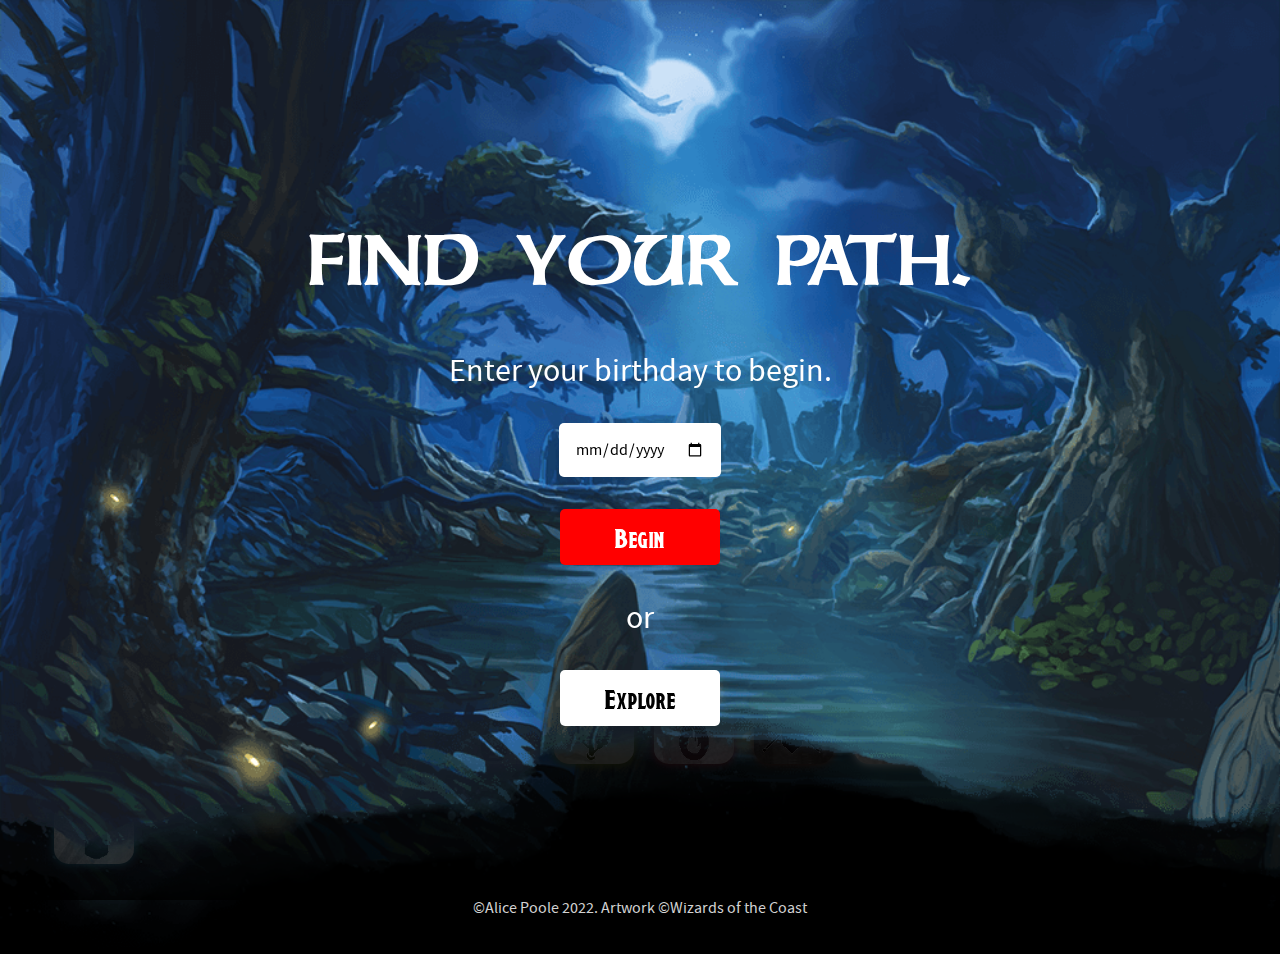
==== html/zodiac.html @ c2fdd942 "🚚 Rename files." ====
<!DOCTYPE html>
<html lang="en">
<head>
  <meta charset="UTF-8">
  <meta http-equiv="X-UA-Compatible" content="IE=edge">
  <meta name="viewport" content="width=device-width, initial-scale=1.0">
  <title>Adventurer Zodiac - Alice Poole</title>
  <link rel="stylesheet" href="../css/zodiac.css" />
</head>
<body class="blackScreen" onload="fadeIn();">
  <div id="wrapper">
    <div id="modal" class="modal">
      <div class="modal-body">
        <div class="modal-content">
          <h1 class="heading">Find your path.</h1>
          <p class="prompt">Enter your birthday to begin.</p>
          <p><input id="bday" type="date"></p>
          <p><button id="userSubmit" class="toggle-modal clickable primary">Begin</button></p>
          <p class="prompt">or</p>
          <button id="btn-modal-close" class="toggle-modal clickable secondary">Explore</button>
        </div>
      </div>
      <div class="blanket"></div>
    </div>
    <div id="middle">
        <img id="character" class="slide" src="../img/char/blank.png" alt="blank"/>
        <div id="info">
            <h1 class="heading" id="heading">Explore</h1>
            <p class="description" id="description">Choose a rune below.</p>
            <button id="btn-modal-open" class="toggle-modal clickable secondary">Start Over</button>
        </div>
    </div>
    <div id="buttons">
      <button class="cButton soundtrack" id="Aqu" data-choice="wizard"></button>
      <button class="cButton soundtrack" id="Pis" data-choice="warlock"></button>
      <button class="cButton soundtrack" id="Ari" data-choice="barbarian"></button>
      <button class="cButton soundtrack" id="Tau" data-choice="paladin"></button>
      <button class="cButton soundtrack" id="Gem" data-choice="bard"></button>
      <button class="cButton soundtrack" id="Can" data-choice="druid"></button>
      <button class="cButton soundtrack" id="Leo" data-choice="sorcerer"></button>
      <button class="cButton soundtrack" id="Vir" data-choice="fighter"></button>
      <button class="cButton soundtrack" id="Lib" data-choice="cleric"></button>
      <button class="cButton soundtrack" id="Sco" data-choice="rogue"></button>
      <button class="cButton soundtrack" id="Sag" data-choice="ranger"></button>
      <button class="cButton soundtrack" id="Cap" data-choice="monk"></button>
    </div>
    <div id="footer">
      &copy;Alice Poole 2022. Artwork &copy;Wizards of the Coast
    </div>
  </div>
  <audio id="speakers"></audio>
  <script src="../js/zodiac.js"></script>
</body>
</html>
---- css/zodiac.css ----
/*font files*/
@font-face {
    font-family: 'Dalelands';
    src: url('../fonts/dalelands.woff2') format('woff2')
}
@font-face {
    font-family: 'Draconis';
    src: url('../fonts/draconis.woff2') format('woff2')
}
@font-face {
    font-family: 'NorseBold';
    src: url('../fonts/norse-bold.woff2') format('woff2')
}
@font-face {
    font-family: 'Roboto';
    src: url('../fonts/roboto.woff2') format('woff2')
}
@font-face {
    font-family: 'SourceSansPro';
    src: url('../fonts/sourcesanspro.woff2') format('woff2')
}
@font-face {
    font-family: 'Vecna';
    src: url('../fonts/vecna.woff2') format('woff2')
}

/*font implementations*/
h1{
    font-family: 'Dalelands','Times New Roman', serif;
    font-size: 4.5rem;
    text-align: center;
    color: white;
}
h2 {
    font-family: 'Vecna', Georgia, serif;
    font-size: 2rem;
    text-align: center;
}
h3 {
    font-family: 'Draconis', Garamond, serif;
    font-size: 1.75rem;
    padding: 1rem;
    text-align: center;
}

p {
    font-family: 'SourceSansPro', 'Roboto', sans-serif;
    font-size: 2rem;
	font-weight: 300;

}

@keyframes shake {
    0%   {transform: scale(1) rotate(0deg);}
    50%  {transform: scale(1.1) rotate(-10deg);}
    100% {transform: scale(1.3) rotate(10deg);}
  }

@keyframes bump {
    0% {transform: scale(1);}
    100% {transform: scale(1.1);}
}

@keyframes slideIn {
    0% {transform: translateX(-50px);
        opacity: 0;}
    100% {transform: translateX(50px);
        opacity: 1;}
}

body {
    margin: 20px;
    background: #000;
    opacity: 1;
    transition: opacity 3s;
    background-image: url('../img/back/background.png');
    background-size: cover;
}

body.blackScreen {
    opacity: 0;
    transition: none;
}

#bday {
    padding: 1rem;
    font-family: 'SourceSansPro', 'Roboto', sans-serif;
    font-size: 1rem;
	font-weight: 300;
    border: none;
    border-radius: 5px;
}

#wrapper {
    margin: 0 auto;
    padding: 1rem;
    max-width: 1280px;
    min-width: 360px;
    background-color: transparent;
    margin: .5rem auto;
    align-self: center;
}

#middle {
    display: flex;
    justify-content: space-between;
	align-items: center;
    flex-flow: row wrap;
}

#character {
    object-fit: contain;
    width: 40vw;
    height: 70vh;
    min-width: 400px;
    object-position: center top;
    background-color: transparent;
    align-self: center;
    filter: brightness(.8);
}

#slide {
    animation: slideIn ease-in 1s forwards;
}

#info {
    display: flex;
    justify-content: flex-start;
    align-items: center;
    flex-flow: column nowrap;
}

.prompt {
    color: white;
}

.clickable {
    font-family: 'Draconis', Garamond, serif;
    font-size: 1.75rem;
    padding: 0.75rem 1rem;
    text-align: center;
    border: none;
    border-radius: 5px;
    width: 10rem;
}

.clickable:hover {
    filter: drop-shadow(0px 0px 10px gold);
    animation: bump ease-in .1s forwards;
}

.primary {
    background-color: red;
    color: white;
}

.secondary {
    background-color: white;
    color: black;
}

#description {
    background-color: rgba(0, 0, 0, 0.2);
    color: white;
    backdrop-filter: blur(5px);
    padding: 2rem;
    width: 30vw;
    min-width: 300px;
    max-width: 80vw;
    min-height: 6rem;
}

.heading {
    text-transform: uppercase;
    max-width: 100%;
    align-self: center;
}

.modal {
	height: 100vh;
	width: 100vw;

	position: fixed;
	top: 0;
	left: 0;
	z-index: 99;

	display: flex;
	justify-content: center;
	align-items: center;
	flex-direction: column;
}

.modal .blanket {
	background-color: rgba(0, 0, 0, .8);

	height: 100%;
	width: 100%;
    margin: 0;
    background-image: url('../img/back/background.png');
    background-size: cover;

	position: fixed;
	top: 0;
	left: 0;
	z-index: 100;
}

.modal-body {
	position: relative;
	z-index: 101;

	padding: 3rem;
	display: flex;
	justify-content: center;
	align-items: center;
	flex-direction: column;
	text-align: center;
}

[hidden] {
	display: none !important;
}

#buttons {
    background-color: transparent;
    display: flex;
    flex-flow: row wrap;
    justify-content: flex-start;
    align-self: center;
    margin: auto;
    max-width: 1200px;
    padding: .5rem;
}

.cButton {
    margin: 10px;
    height: 80px;
    width: 80px;
    border: 0;
    justify-self: center;
    background-color: transparent;
    background-image: url('../img/sym/barbarian.jpg');
    background-size: cover;
    cursor: pointer;
    border-radius: 15px;
}

.cButton:hover {
    animation: shake ease-in .15s forwards;
}

#Aqu {
    background-image: url('../img/sym/wizard.png');
    background-color: #0a2a61;
    filter: contrast(1.25) saturate(.75) drop-shadow(0px 0px 5px #1c6fff);
}

#Aqu:hover {
    background-color: #1c6fff;
    filter: brightness(1.5) drop-shadow(0px 0px 10px #1c6fff);
}

#Pis {
    background-image: url('../img/sym/warlock.png');
    background-color: #40285c;
    filter: contrast(1.25) saturate(.75) drop-shadow(0px 0px 5px #8e2aff);
}

#Pis:hover {
    background-color: #8e2aff;
    filter: brightness(1.5) drop-shadow(0px 0px 10px #8e2aff);
}

#Ari {
    background-image: url('../img/sym/barbarian.png');
    background-color: #812f19;
    filter: contrast(1.25) saturate(.75) drop-shadow(0px 0px 5px #fc5c30);
}

#Ari:hover {
    background-color: #fc5c30;
    filter: brightness(1.5) drop-shadow(0px 0px 10px #fc5c30);
}

#Tau {
    background-image: url('../img/sym/paladin.png');
    background-color: #58491c;
    filter: contrast(1.25) saturate(.75) drop-shadow(0px 0px 5px #cfa117);
}

#Tau:hover {
    background-color: #cfa117;
    filter: brightness(1.5) drop-shadow(0px 0px 10px #cfa117);
}

#Gem {
    background-image: url('../img/sym/bard.png');
    background-color: #473447;
    filter: contrast(1.25) saturate(.75) drop-shadow(0px 0px 5px #d46dd4);
}

#Gem:hover {
    background-color: #d46dd4;
    filter: brightness(1.5) drop-shadow(0px 0px 10px #d46dd4);
}

#Can {
    background-image: url('../img/sym/druid.png');
    background-color: #404621;
    filter: contrast(1.25) saturate(.75) drop-shadow(0px 0px 5px #6e7e22);
}

#Can:hover {
    background-color: #6e7e22;
    filter: brightness(1.5) drop-shadow(0px 0px 10px #6e7e22);
}

#Leo {
    background-image: url('../img/sym/sorcerer.png');
    background-color: #492022;
    filter: contrast(1.25) saturate(.75) drop-shadow(0px 0px 5px #9b1c22);
}

#Leo:hover {
    background-color: #9b1c22;
    filter: brightness(1.5) drop-shadow(0px 0px 10px #9b1c22);
}

#Vir {
    background-image: url('../img/sym/fighter.png');
    background-color: #251009;
    filter: contrast(1.25) saturate(.75) drop-shadow(0px 0px 5px #772a10);
}

#Vir:hover {
    background-color: #772a10;
    filter: brightness(1.5) drop-shadow(0px 0px 10px #772a10);
}

#Lib {
    background-image: url('../img/sym/cleric.png');
    background-color: rgb(80, 80, 80);
    filter: contrast(1.25) saturate(.75) drop-shadow(0px 0px 5px #fff);
}

#Lib:hover {
    background-color: #fff;
    filter: brightness(1.5) drop-shadow(0px 0px 10px #fff);
}

#Sco {
    background-image: url('../img/sym/rogue.png');
    background-color: #21221f;
    filter: contrast(1.25) saturate(.75) drop-shadow(0px 0px 5px #000);
}

#Sco:hover {
    background-color: #000;
    filter: brightness(1.5) drop-shadow(0px 0px 10px #000);
}

#Sag {
    background-image: url('../img/sym/ranger.png');
    background-color: #1f3528;
    filter: contrast(1.25) saturate(.75) drop-shadow(0px 0px 5px #277244);
}

#Sag:hover {
    background-color: #277244;
    filter: brightness(1.5) drop-shadow(0px 0px 10px #277244);
}

#Cap {
    background-image: url('../img/sym/monk.png');
    background-color: #103746;
    filter: contrast(1.25) saturate(.75) drop-shadow(0px 0px 5px #2f97be);
}

#Cap:hover {
    background-color: #2f97be;
    filter: brightness(1.5) drop-shadow(0px 0px 10px #2f97be);
}

#footer {
    color: lightgray;
    justify-self: center;
    display: flex;
    font-family: 'SourceSansPro', 'Roboto', sans-serif;
    font-size: 1rem;
	font-weight: 300;
    padding: 1rem .5rem 0;
    justify-content: center;
}
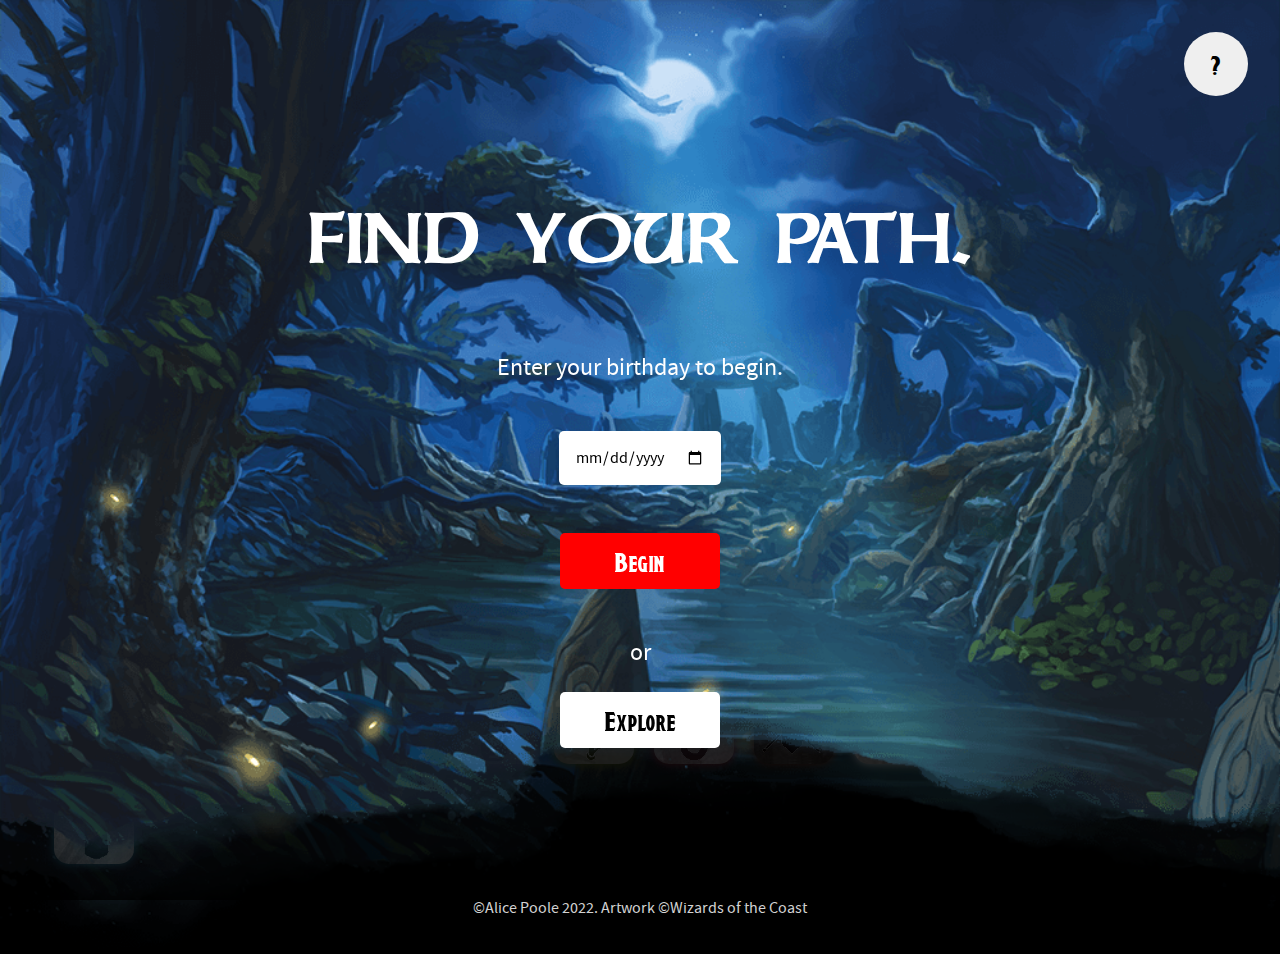
==== commit 9694424e: "🎨 Organize code." ====
--- a/html/zodiac.html
+++ b/html/zodiac.html
@@ -11,23 +11,39 @@
   <div id="wrapper">
     <div id="modal" class="modal">
       <div class="modal-body">
-        <div class="modal-content">
           <h1 class="heading">Find your path.</h1>
           <p class="prompt">Enter your birthday to begin.</p>
           <p><input id="bday" type="date"></p>
-          <p><button id="userSubmit" class="toggle-modal clickable primary">Begin</button></p>
+          <p><button id="userSubmit" class="toggle-modal rectButton primary">Begin</button></p>
           <p class="prompt">or</p>
-          <button id="btn-modal-close" class="toggle-modal clickable secondary">Explore</button>
-        </div>
+          <button id="btn-modal-close" class="toggle-modal rectButton secondary">Explore</button>
       </div>
       <div class="blanket"></div>
     </div>
+    <div id="help" class="modal" hidden="true">
+      <div class="modal-body">
+          <h1 class="heading">What is this?</h1>
+          <p class="description" id="helpText">Match to a DUNGEONS & DRAGONS class based on the zodiac.<br>
+            <br>
+            Enter your birthday to be assigned a class.<br>
+            Press "Explore" to freely browse classes instead.<br>
+            Click the runes below to view different classes.<br>
+            <br>
+            Artwork modified from Wizards of the Coast.<br>
+            DUNGEONS & DRAGONS is property of Wizards of the Coast.<br>
+            Built by Alice Poole 2022.
+          </p>
+          <button id="btn-help-close" class="toggle-help rectButton secondary">Close</button>
+      </div>
+      <div class="blanket"></div>
+    </div>
+    <button id="btn-help-open" class="toggle-help">?</button>
     <div id="middle">
-        <img id="character" class="slide" src="../img/char/blank.png" alt="blank"/>
+        <img id="character" class="blackScreen" src="../img/char/blank.png" alt="blank"/>
         <div id="info">
             <h1 class="heading" id="heading">Explore</h1>
-            <p class="description" id="description">Choose a rune below.</p>
-            <button id="btn-modal-open" class="toggle-modal clickable secondary">Start Over</button>
+            <p id="description">Choose a rune below.</p>
+            <button id="btn-modal-open" class="toggle-modal rectButton secondary">Start Over</button>
         </div>
     </div>
     <div id="buttons">
--- a/css/zodiac.css
+++ b/css/zodiac.css
@@ -1,4 +1,4 @@
-/*font files*/
+/*Font files*/
 @font-face {
     font-family: 'Dalelands';
     src: url('../fonts/dalelands.woff2') format('woff2')
@@ -24,30 +24,25 @@
     src: url('../fonts/vecna.woff2') format('woff2')
 }
 
-/*font implementations*/
+/*Font implementations*/
 h1{
     font-family: 'Dalelands','Times New Roman', serif;
     font-size: 4.5rem;
     text-align: center;
     color: white;
 }
-h2 {
-    font-family: 'Vecna', Georgia, serif;
-    font-size: 2rem;
-    text-align: center;
-}
-h3 {
-    font-family: 'Draconis', Garamond, serif;
-    font-size: 1.75rem;
-    padding: 1rem;
-    text-align: center;
-}
 
 p {
     font-family: 'SourceSansPro', 'Roboto', sans-serif;
-    font-size: 2rem;
+    font-size: 1.5rem;
 	font-weight: 300;
 
+}
+
+/*Animations*/
+@keyframes bump {
+    0% {transform: scale(1);}
+    100% {transform: scale(1.1);}
 }
 
 @keyframes shake {
@@ -56,102 +51,345 @@
     100% {transform: scale(1.3) rotate(10deg);}
   }
 
-@keyframes bump {
-    0% {transform: scale(1);}
-    100% {transform: scale(1.1);}
-}
-
-@keyframes slideIn {
-    0% {transform: translateX(-50px);
-        opacity: 0;}
-    100% {transform: translateX(50px);
-        opacity: 1;}
-}
-
-body {
-    margin: 20px;
-    background: #000;
-    opacity: 1;
-    transition: opacity 3s;
-    background-image: url('../img/back/background.png');
-    background-size: cover;
-}
-
-body.blackScreen {
-    opacity: 0;
-    transition: none;
-}
-
+/*Zodiac button styles*/
+
+#Aqu {
+    background-color: #0a2a61;
+    background-image: url('../img/sym/wizard.png');
+    filter: contrast(1.25) saturate(.75) drop-shadow(0px 0px 5px #1c6fff);
+}
+
+#Aqu:hover {
+    background-color: #1c6fff;
+    filter: brightness(1.5) drop-shadow(0px 0px 10px #1c6fff);
+}
+
+#Pis {
+    background-color: #40285c;
+    background-image: url('../img/sym/warlock.png');
+    filter: contrast(1.25) saturate(.75) drop-shadow(0px 0px 5px #8e2aff);
+}
+
+#Pis:hover {
+    background-color: #8e2aff;
+    filter: brightness(1.5) drop-shadow(0px 0px 10px #8e2aff);
+}
+
+#Ari {
+    background-color: #812f19;
+    background-image: url('../img/sym/barbarian.png');
+    filter: contrast(1.25) saturate(.75) drop-shadow(0px 0px 5px #fc5c30);
+}
+
+#Ari:hover {
+    background-color: #fc5c30;
+    filter: brightness(1.5) drop-shadow(0px 0px 10px #fc5c30);
+}
+
+#Tau {
+    background-color: #58491c;
+    background-image: url('../img/sym/paladin.png');
+    filter: contrast(1.25) saturate(.75) drop-shadow(0px 0px 5px #cfa117);
+}
+
+#Tau:hover {
+    background-color: #cfa117;
+    filter: brightness(1.5) drop-shadow(0px 0px 10px #cfa117);
+}
+
+#Gem {
+    background-color: #473447;
+    background-image: url('../img/sym/bard.png');
+    filter: contrast(1.25) saturate(.75) drop-shadow(0px 0px 5px #d46dd4);
+}
+
+#Gem:hover {
+    background-color: #d46dd4;
+    filter: brightness(1.5) drop-shadow(0px 0px 10px #d46dd4);
+}
+
+#Can {
+    background-color: #404621;
+    background-image: url('../img/sym/druid.png');
+    filter: contrast(1.25) saturate(.75) drop-shadow(0px 0px 5px #6e7e22);
+}
+
+#Can:hover {
+    background-color: #6e7e22;
+    filter: brightness(1.5) drop-shadow(0px 0px 10px #6e7e22);
+}
+
+#Leo {
+    background-color: #492022;
+    background-image: url('../img/sym/sorcerer.png');
+    filter: contrast(1.25) saturate(.75) drop-shadow(0px 0px 5px #9b1c22);
+}
+
+#Leo:hover {
+    background-color: #9b1c22;
+    filter: brightness(1.5) drop-shadow(0px 0px 10px #9b1c22);
+}
+
+#Vir {
+    background-color: #251009;
+    background-image: url('../img/sym/fighter.png');
+    filter: contrast(1.25) saturate(.75) drop-shadow(0px 0px 5px #772a10);
+}
+
+#Vir:hover {
+    background-color: #772a10;
+    filter: brightness(1.5) drop-shadow(0px 0px 10px #772a10);
+}
+
+#Lib {
+    background-color: rgb(80, 80, 80);
+    background-image: url('../img/sym/cleric.png');
+    filter: contrast(1.25) saturate(.75) drop-shadow(0px 0px 5px #fff);
+}
+
+#Lib:hover {
+    background-color: #fff;
+    filter: brightness(1.5) drop-shadow(0px 0px 10px #fff);
+}
+
+#Sco {
+    background-color: #21221f;
+    background-image: url('../img/sym/rogue.png');
+    filter: contrast(1.25) saturate(.75) drop-shadow(0px 0px 5px #000);
+}
+
+#Sco:hover {
+    background-color: #000;
+    filter: brightness(1.5) drop-shadow(0px 0px 10px #000);
+}
+
+#Sag {
+    background-color: #1f3528;
+    background-image: url('../img/sym/ranger.png');
+    filter: contrast(1.25) saturate(.75) drop-shadow(0px 0px 5px #277244);
+}
+
+#Sag:hover {
+    background-color: #277244;
+    filter: brightness(1.5) drop-shadow(0px 0px 10px #277244);
+}
+
+#Cap {
+    background-color: #103746;
+    background-image: url('../img/sym/monk.png');
+    filter: contrast(1.25) saturate(.75) drop-shadow(0px 0px 5px #2f97be);
+}
+
+#Cap:hover {
+    background-color: #2f97be;
+    filter: brightness(1.5) drop-shadow(0px 0px 10px #2f97be);
+}
+
+/*Miscellaneous CSS styling*/
 #bday {
-    padding: 1rem;
+    border: none;
+    border-radius: 5px;
     font-family: 'SourceSansPro', 'Roboto', sans-serif;
     font-size: 1rem;
 	font-weight: 300;
+    padding: 1rem;
+}
+
+body {
+    background: #000;
+    background-image: url('../img/back/background.png');
+    background-size: cover;
+    margin: 20px;
+
+    opacity: 1;
+    /*transition: opacity 3s;*/
+    transition: 1.5s;
+}
+
+body.blackScreen, #character.blackScreen {
+    opacity: 0;
+    transition: none;
+}
+
+#btn-help-open {
+    border: none;
+    border-radius: 100%;
+    font-family: 'Draconis', Garamond, serif;
+    font-size: 1.75rem;
+    height: 4rem;
+    padding: 1rem 1rem;
+    position: fixed;
+    right: 2rem;
+    text-align: center;
+    top: 2rem;
+    width: 4rem;
+    z-index: 200;
+}
+
+#buttons {
+    align-self: center;
+    background-color: transparent;
+    display: flex;
+    flex-flow: row wrap;
+    justify-content: flex-start;
+    margin: auto;
+    max-width: 1200px;
+    padding: .5rem;
+}
+
+.cButton {
+    background-color: transparent;
+    background-image: url('../img/sym/barbarian.jpg');
+    background-size: cover;
+    border: 0;
+    border-radius: 15px;
+    cursor: pointer;
+    height: 80px;
+    justify-self: center;
+    margin: 10px;
+    width: 80px;
+}
+
+.cButton:hover {
+    animation: shake ease-in .15s forwards;
+}
+
+#character {
+    align-self: center;
+    background-color: transparent;
+    filter: brightness(.8);
+    height: 70vh;
+    min-width: 400px;
+    object-fit: contain;
+    object-position: center top;
+    opacity: 1;
+    transition: 1.5s;
+    width: 40vw;
+}
+
+#description {
+    background-color: rgba(0, 0, 0, 0.2);
+    backdrop-filter: blur(5px);
+    color: white;
+    line-height: 1.5;
+    max-width: 80vw;
+    min-height: 9rem;
+    min-width: 300px;
+    padding: 2rem;
+    width: 30vw;
+}
+
+#footer {
+    color: lightgray;
+    display: flex;
+    font-family: 'SourceSansPro', 'Roboto', sans-serif;
+    font-size: 1rem;
+	font-weight: 300;
+    justify-content: center;
+    justify-self: center;
+    padding: 1rem .5rem 0;
+}
+
+.heading {
+    align-self: center;
+    max-width: 100%;
+    text-transform: uppercase;
+}
+
+#helpText {
+    backdrop-filter: blur(5px);
+    background-color: rgba(0, 0, 0, 0.2);
+    color: white;
+    line-height: 1.5;
+    max-width: 80vw;
+    min-height: 6rem;
+    min-width: 300px;
+    padding: 2rem;
+    text-align: left;
+    width: 40vw;
+}
+
+[hidden] {
+	display: none !important;
+}
+
+#info {
+    align-items: center;
+    display: flex;
+    flex-flow: column nowrap;
+    justify-content: flex-start;
+}
+
+#middle {
+	align-items: center;
+    display: flex;
+    flex-flow: row wrap;
+    justify-content: space-between;
+}
+
+.modal {
+    align-items: center;
+    display: flex;
+    flex-direction: column;
+	height: 100vh;
+    justify-content: center;
+	left: 0;
+	position: fixed;
+	top: 0;
+    width: 100vw;
+	z-index: 99;
+}
+
+.modal .blanket {
+	background-color: rgba(0, 0, 0, .8);
+    background-image: url('../img/back/background.png');
+    background-size: cover;
+	height: 100%;
+    left: 0;
+    margin: 0;
+	position: fixed;
+	top: 0;
+	width: 100%;
+	z-index: 100;
+}
+
+.modal-body {
+    align-items: center;
+    display: flex;
+	flex-direction: column;
+    justify-content: center;
+    padding: 3rem;
+	position: relative;
+	text-align: center;
+    z-index: 101;
+}
+
+.primary {
+    background-color: red;
+    color: white;
+}
+
+.prompt {
+    color: white;
+}
+
+.rectButton {
     border: none;
     border-radius: 5px;
-}
-
-#wrapper {
-    margin: 0 auto;
-    padding: 1rem;
-    max-width: 1280px;
-    min-width: 360px;
-    background-color: transparent;
-    margin: .5rem auto;
-    align-self: center;
-}
-
-#middle {
-    display: flex;
-    justify-content: space-between;
-	align-items: center;
-    flex-flow: row wrap;
-}
-
-#character {
-    object-fit: contain;
-    width: 40vw;
-    height: 70vh;
-    min-width: 400px;
-    object-position: center top;
-    background-color: transparent;
-    align-self: center;
-    filter: brightness(.8);
-}
-
-#slide {
-    animation: slideIn ease-in 1s forwards;
-}
-
-#info {
-    display: flex;
-    justify-content: flex-start;
-    align-items: center;
-    flex-flow: column nowrap;
-}
-
-.prompt {
-    color: white;
-}
-
-.clickable {
     font-family: 'Draconis', Garamond, serif;
     font-size: 1.75rem;
     padding: 0.75rem 1rem;
     text-align: center;
-    border: none;
-    border-radius: 5px;
     width: 10rem;
 }
 
-.clickable:hover {
+.rectButton:hover {
+    animation: bump ease-in .1s forwards;
+}
+
+.rectButton:hover, #btn-help-open:hover {
     filter: drop-shadow(0px 0px 10px gold);
-    animation: bump ease-in .1s forwards;
-}
-
-.primary {
-    background-color: red;
-    color: white;
+
 }
 
 .secondary {
@@ -159,236 +397,11 @@
     color: black;
 }
 
-#description {
-    background-color: rgba(0, 0, 0, 0.2);
-    color: white;
-    backdrop-filter: blur(5px);
-    padding: 2rem;
-    width: 30vw;
-    min-width: 300px;
-    max-width: 80vw;
-    min-height: 6rem;
-}
-
-.heading {
-    text-transform: uppercase;
-    max-width: 100%;
+#wrapper {
     align-self: center;
-}
-
-.modal {
-	height: 100vh;
-	width: 100vw;
-
-	position: fixed;
-	top: 0;
-	left: 0;
-	z-index: 99;
-
-	display: flex;
-	justify-content: center;
-	align-items: center;
-	flex-direction: column;
-}
-
-.modal .blanket {
-	background-color: rgba(0, 0, 0, .8);
-
-	height: 100%;
-	width: 100%;
-    margin: 0;
-    background-image: url('../img/back/background.png');
-    background-size: cover;
-
-	position: fixed;
-	top: 0;
-	left: 0;
-	z-index: 100;
-}
-
-.modal-body {
-	position: relative;
-	z-index: 101;
-
-	padding: 3rem;
-	display: flex;
-	justify-content: center;
-	align-items: center;
-	flex-direction: column;
-	text-align: center;
-}
-
-[hidden] {
-	display: none !important;
-}
-
-#buttons {
     background-color: transparent;
-    display: flex;
-    flex-flow: row wrap;
-    justify-content: flex-start;
-    align-self: center;
-    margin: auto;
-    max-width: 1200px;
-    padding: .5rem;
-}
-
-.cButton {
-    margin: 10px;
-    height: 80px;
-    width: 80px;
-    border: 0;
-    justify-self: center;
-    background-color: transparent;
-    background-image: url('../img/sym/barbarian.jpg');
-    background-size: cover;
-    cursor: pointer;
-    border-radius: 15px;
-}
-
-.cButton:hover {
-    animation: shake ease-in .15s forwards;
-}
-
-#Aqu {
-    background-image: url('../img/sym/wizard.png');
-    background-color: #0a2a61;
-    filter: contrast(1.25) saturate(.75) drop-shadow(0px 0px 5px #1c6fff);
-}
-
-#Aqu:hover {
-    background-color: #1c6fff;
-    filter: brightness(1.5) drop-shadow(0px 0px 10px #1c6fff);
-}
-
-#Pis {
-    background-image: url('../img/sym/warlock.png');
-    background-color: #40285c;
-    filter: contrast(1.25) saturate(.75) drop-shadow(0px 0px 5px #8e2aff);
-}
-
-#Pis:hover {
-    background-color: #8e2aff;
-    filter: brightness(1.5) drop-shadow(0px 0px 10px #8e2aff);
-}
-
-#Ari {
-    background-image: url('../img/sym/barbarian.png');
-    background-color: #812f19;
-    filter: contrast(1.25) saturate(.75) drop-shadow(0px 0px 5px #fc5c30);
-}
-
-#Ari:hover {
-    background-color: #fc5c30;
-    filter: brightness(1.5) drop-shadow(0px 0px 10px #fc5c30);
-}
-
-#Tau {
-    background-image: url('../img/sym/paladin.png');
-    background-color: #58491c;
-    filter: contrast(1.25) saturate(.75) drop-shadow(0px 0px 5px #cfa117);
-}
-
-#Tau:hover {
-    background-color: #cfa117;
-    filter: brightness(1.5) drop-shadow(0px 0px 10px #cfa117);
-}
-
-#Gem {
-    background-image: url('../img/sym/bard.png');
-    background-color: #473447;
-    filter: contrast(1.25) saturate(.75) drop-shadow(0px 0px 5px #d46dd4);
-}
-
-#Gem:hover {
-    background-color: #d46dd4;
-    filter: brightness(1.5) drop-shadow(0px 0px 10px #d46dd4);
-}
-
-#Can {
-    background-image: url('../img/sym/druid.png');
-    background-color: #404621;
-    filter: contrast(1.25) saturate(.75) drop-shadow(0px 0px 5px #6e7e22);
-}
-
-#Can:hover {
-    background-color: #6e7e22;
-    filter: brightness(1.5) drop-shadow(0px 0px 10px #6e7e22);
-}
-
-#Leo {
-    background-image: url('../img/sym/sorcerer.png');
-    background-color: #492022;
-    filter: contrast(1.25) saturate(.75) drop-shadow(0px 0px 5px #9b1c22);
-}
-
-#Leo:hover {
-    background-color: #9b1c22;
-    filter: brightness(1.5) drop-shadow(0px 0px 10px #9b1c22);
-}
-
-#Vir {
-    background-image: url('../img/sym/fighter.png');
-    background-color: #251009;
-    filter: contrast(1.25) saturate(.75) drop-shadow(0px 0px 5px #772a10);
-}
-
-#Vir:hover {
-    background-color: #772a10;
-    filter: brightness(1.5) drop-shadow(0px 0px 10px #772a10);
-}
-
-#Lib {
-    background-image: url('../img/sym/cleric.png');
-    background-color: rgb(80, 80, 80);
-    filter: contrast(1.25) saturate(.75) drop-shadow(0px 0px 5px #fff);
-}
-
-#Lib:hover {
-    background-color: #fff;
-    filter: brightness(1.5) drop-shadow(0px 0px 10px #fff);
-}
-
-#Sco {
-    background-image: url('../img/sym/rogue.png');
-    background-color: #21221f;
-    filter: contrast(1.25) saturate(.75) drop-shadow(0px 0px 5px #000);
-}
-
-#Sco:hover {
-    background-color: #000;
-    filter: brightness(1.5) drop-shadow(0px 0px 10px #000);
-}
-
-#Sag {
-    background-image: url('../img/sym/ranger.png');
-    background-color: #1f3528;
-    filter: contrast(1.25) saturate(.75) drop-shadow(0px 0px 5px #277244);
-}
-
-#Sag:hover {
-    background-color: #277244;
-    filter: brightness(1.5) drop-shadow(0px 0px 10px #277244);
-}
-
-#Cap {
-    background-image: url('../img/sym/monk.png');
-    background-color: #103746;
-    filter: contrast(1.25) saturate(.75) drop-shadow(0px 0px 5px #2f97be);
-}
-
-#Cap:hover {
-    background-color: #2f97be;
-    filter: brightness(1.5) drop-shadow(0px 0px 10px #2f97be);
-}
-
-#footer {
-    color: lightgray;
-    justify-self: center;
-    display: flex;
-    font-family: 'SourceSansPro', 'Roboto', sans-serif;
-    font-size: 1rem;
-	font-weight: 300;
-    padding: 1rem .5rem 0;
-    justify-content: center;
+    margin: .5rem auto;
+    max-width: 1280px;
+    min-width: 360px;
+    padding: 1rem;
 }